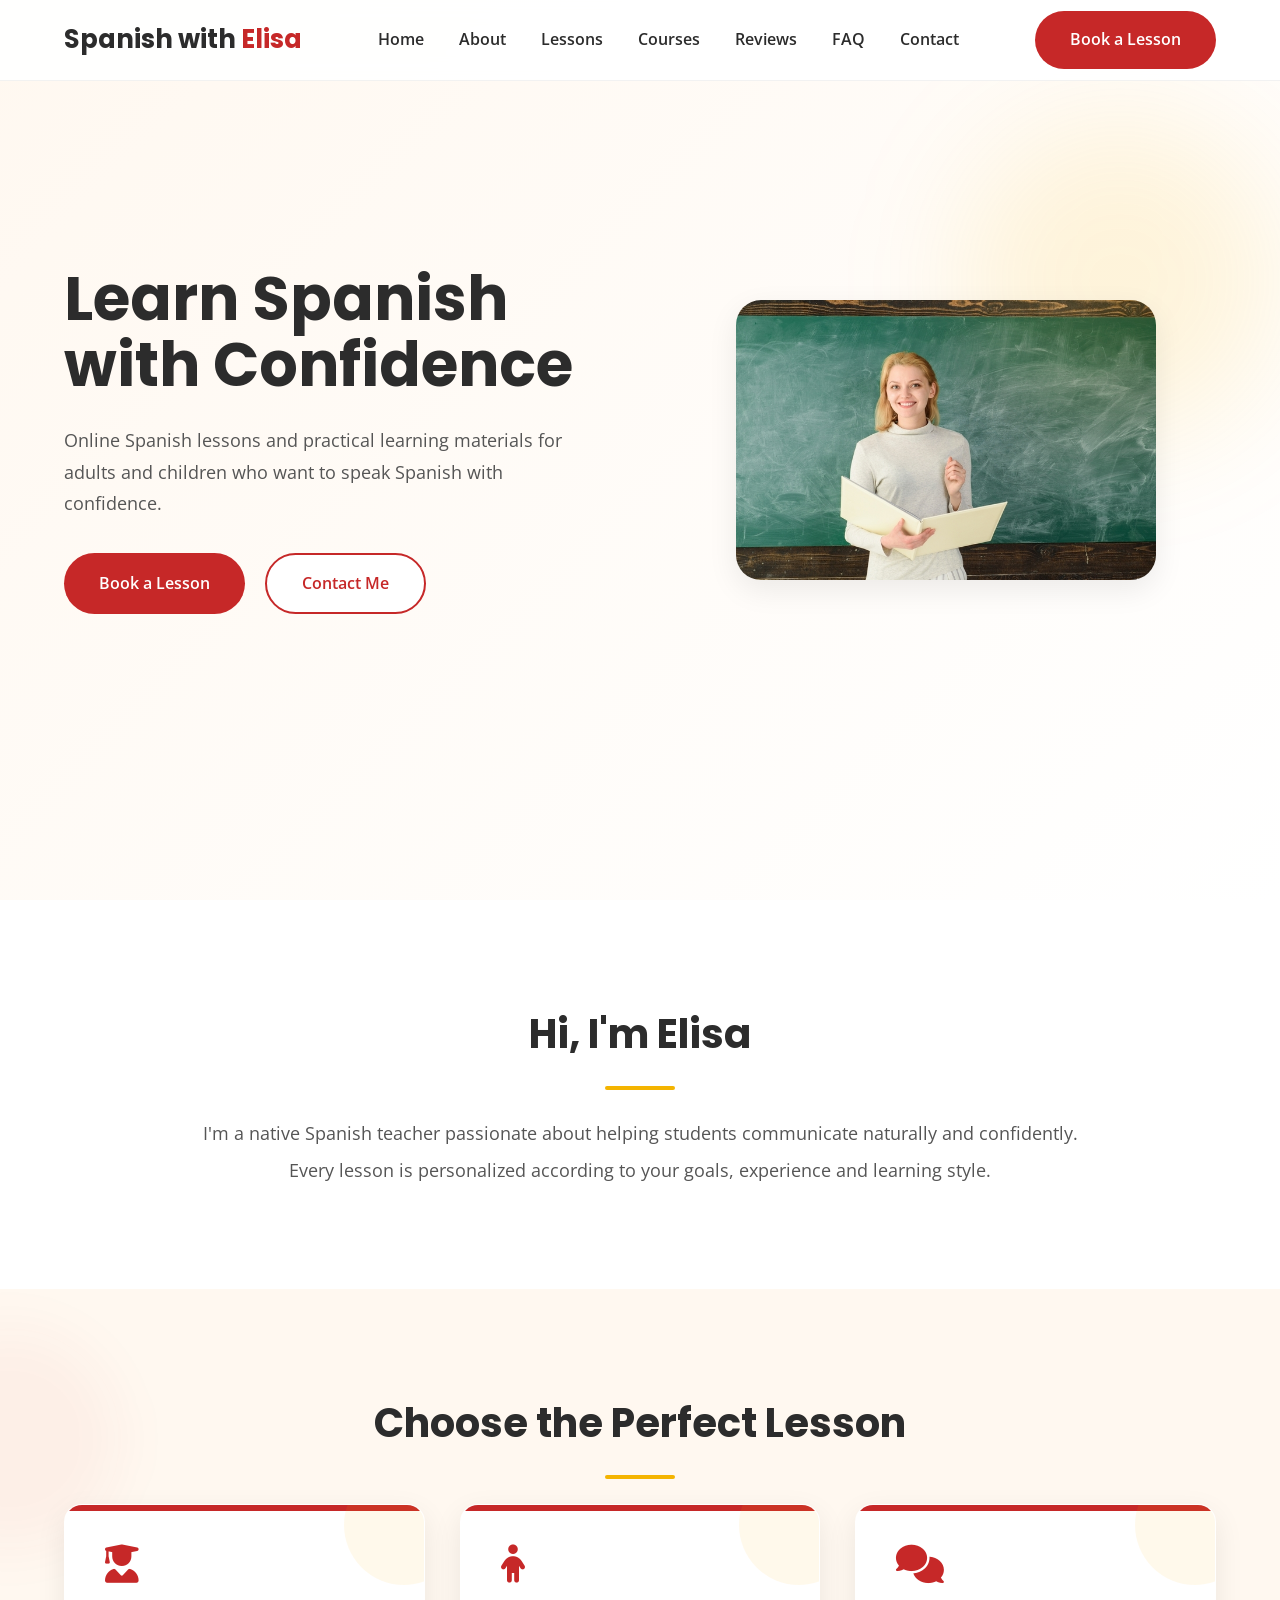
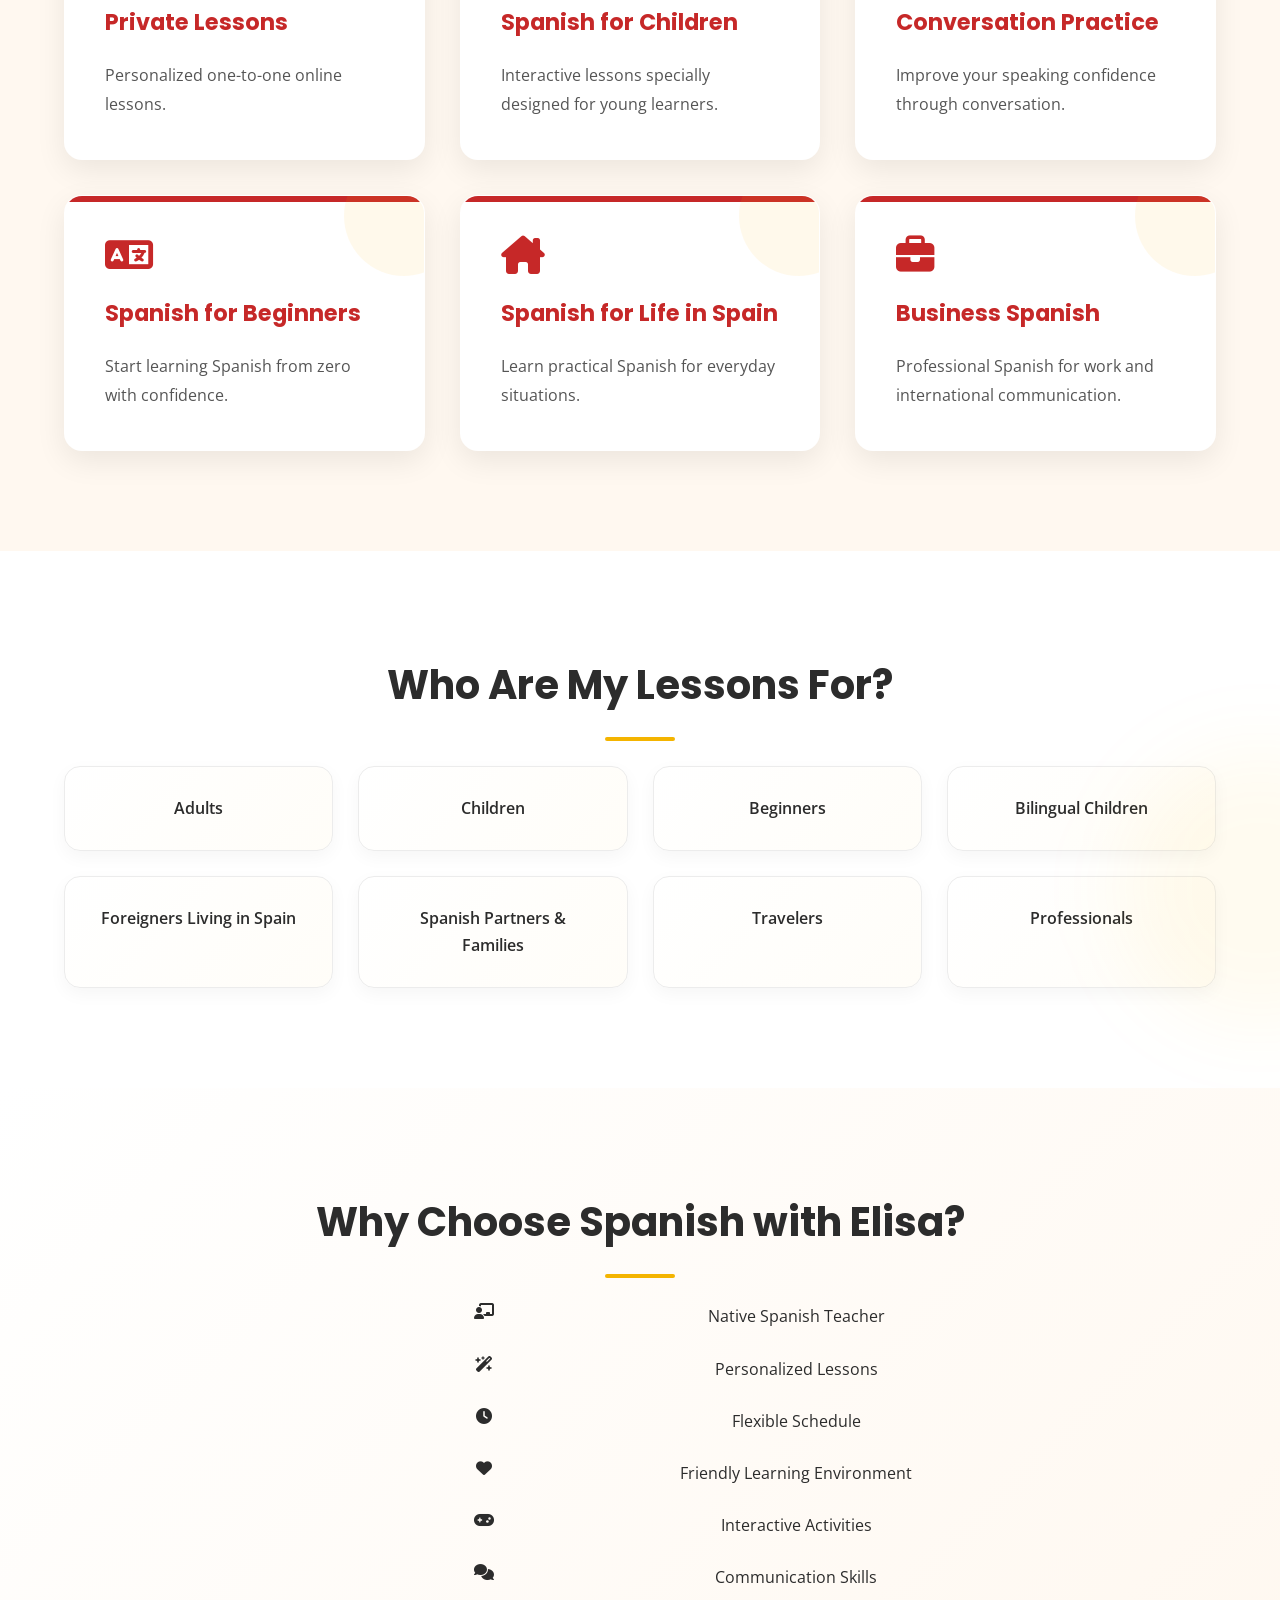
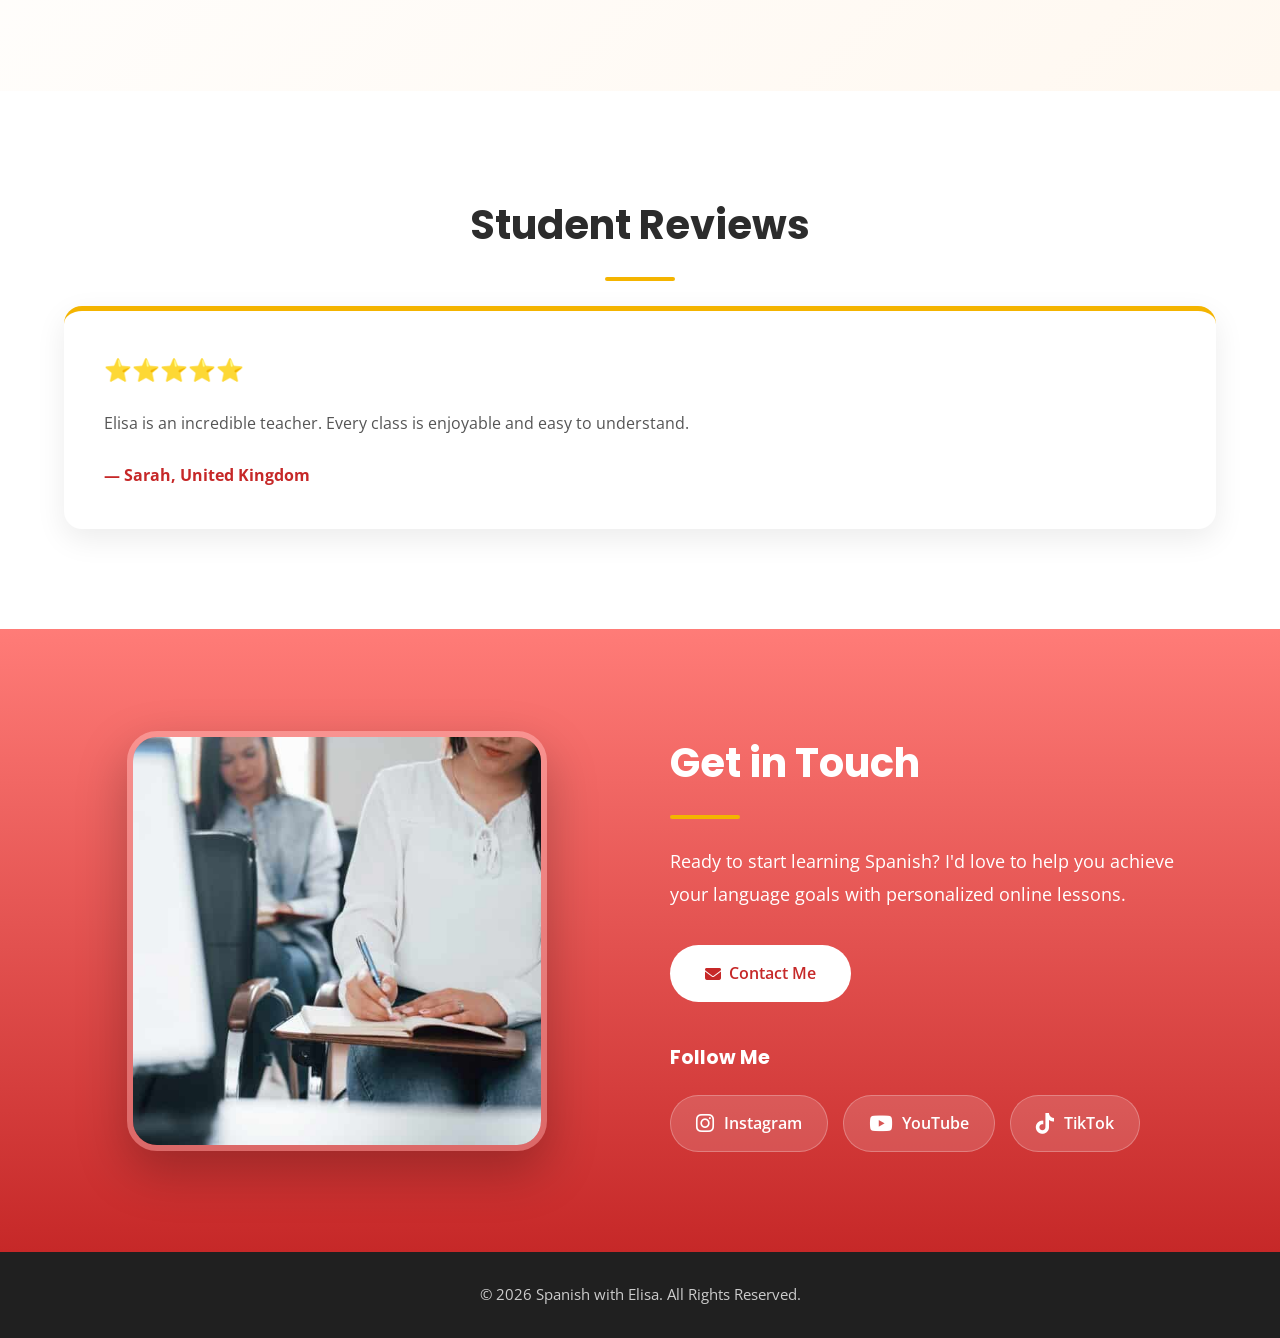
==== index.html @ 0a1c81c7 "Nueva pagina web" ====
<!DOCTYPE html>
<html lang="en">
<head>

    <meta charset="UTF-8">
    <meta name="viewport" content="width=device-width, initial-scale=1.0">

    <!-- Title -->
    <title>Spanish with Elisa | Learn Spanish with Confidence</title>

    <link rel="shortcut icon" href="images/favicon.png" type="image/x-icon">

    <!-- Description -->
    <meta name="description" content="Online Spanish lessons for adults, children and beginners. Learn Spanish with confidence through personalized classes with Elisa.">

    <!-- Personal Style -->
    <link rel="stylesheet" href="css/style.css">

    <!-- Google Fonts -->
    <link rel="preconnect" href="https://fonts.googleapis.com">
    <link rel="preconnect" href="https://fonts.gstatic.com" crossorigin>
    
    <link href="https://fonts.googleapis.com/css2?family=Poppins:wght@300;400;500;600;700&family=Open+Sans:wght@400;500;600&display=swap" rel="stylesheet">

    <!-- Font Awesome Icons -->
    <link rel="stylesheet" href="https://cdnjs.cloudflare.com/ajax/libs/font-awesome/6.5.1/css/all.min.css">

</head>

<body>

<!-- ========================================= -->
<!-- HEADER -->
<!-- ========================================= -->

<header>

    <div class="container">

        <a href="#" class="logo">
            Spanish with <span>Elisa</span>
        </a>

        <nav>

            <ul>

                <li><a href="#home">Home</a></li>

                <li><a href="about.html">About</a></li>

                <li><a href="lessons.html">Lessons</a></li>

                <li><a href="courses.html">Courses</a></li>

                <li><a href="review.html">Reviews</a></li>

                <li><a href="faq.html">FAQ</a></li>

                <li><a href="contact.html">Contact</a></li>


            </ul>

        </nav>

        <a href="#" class="btn btn-primary">
            Book a Lesson
        </a>

        <div class="menu-toggle">
            ☰
        </div>
    </div>

</header>

<!-- ========================================= -->
<!-- HERO -->
<!-- ========================================= -->

<section class="hero" id="home">

    <div class="container hero-content">

        <div class="hero-text">

            <h1>
                Learn Spanish with Confidence
            </h1>

            <p>

                Online Spanish lessons and practical learning materials for adults and children who want to speak Spanish with confidence.

            </p>

            <div class="hero-buttons">

                <a href="#" class="btn btn-primary">

                    Book a Lesson

                </a>

                <a href="#contact" class="btn btn-secondary">

                    Contact Me

                </a>

            </div>

        </div>

        <div class="hero-image">

            <img src="images/elisa.jpeg"
                alt="Spanish Teacher Elisa">

        </div>

    </div>

</section>

<!-- ========================================= -->
<!-- ABOUT -->
<!-- ========================================= -->

<section id="about" class="about">

    <div class="container">

        <h2>Hi, I'm Elisa</h2>

        <p>

            I'm a native Spanish teacher passionate about helping students communicate naturally and confidently.

            Every lesson is personalized according to your goals, experience and learning style.

        </p>

    </div>

</section>

<!-- ========================================= -->
<!-- LESSON TYPES -->
<!-- ========================================= -->

<section id="lessons" class="lessons">

    <div class="container">

        <h2>Choose the Perfect Lesson</h2>

        <div class="cards">

            <article class="card">

              <i class="fa-solid fa-user-graduate"></i>

              <h3>
              Private Lessons
              </h3>

              <p>
              Personalized one-to-one online lessons.
              </p>

            </article>

            <article class="card">

                <i class="fa-solid fa-child"></i>

                <h3>Spanish for Children</h3>

                <p>
                    Interactive lessons specially designed for young learners.
                </p>

            </article>

            <article class="card">

                <i class="fa-solid fa-comments"></i>

                <h3>Conversation Practice</h3>

                <p>
                    Improve your speaking confidence through conversation.
                </p>

            </article>

            <article class="card">

                <i class="fa-solid fa-language"></i>

                <h3>Spanish for Beginners</h3>

                <p>
                    Start learning Spanish from zero with confidence.
                </p>

            </article>

            <article class="card">

                <i class="fa-solid fa-house-chimney"></i>

                <h3>Spanish for Life in Spain</h3>

                <p>
                    Learn practical Spanish for everyday situations.
                </p>

            </article>

            <article class="card">

                <i class="fa-solid fa-briefcase"></i>

                <h3>Business Spanish</h3>

                <p>
                    Professional Spanish for work and international communication.
                </p>

            </article>

        </div>

    </div>

</section>

<!-- ========================================= -->
<!-- STUDENTS -->
<!-- ========================================= -->

<section class="students">

    <div class="container">

        <h2>Who Are My Lessons For?</h2>

        <div class="students-grid">

            <div>Adults</div>

            <div>Children</div>

            <div>Beginners</div>

            <div>Bilingual Children</div>

            <div>Foreigners Living in Spain</div>

            <div>Spanish Partners & Families</div>

            <div>Travelers</div>

            <div>Professionals</div>

        </div>

    </div>

</section>

<!-- ========================================= -->
<!-- WHY CHOOSE ME -->
<!-- ========================================= -->

<section class="why">

    <div class="container">

        <h2>Why Choose Spanish with Elisa?</h2>

        <ul>

            <i class="fa-solid fa-chalkboard-user"></i>
            Native Spanish Teacher


            <i class="fa-solid fa-wand-magic-sparkles"></i>
            Personalized Lessons


            <i class="fa-solid fa-clock"></i>
            Flexible Schedule


            <i class="fa-solid fa-heart"></i>
            Friendly Learning Environment


            <i class="fa-solid fa-gamepad"></i>
            Interactive Activities


            <i class="fa-solid fa-comments"></i>
            Communication Skills

        </ul>

    </div>

</section>

<!-- ========================================= -->
<!-- TESTIMONIALS -->
<!-- ========================================= -->

<section id="reviews" class="reviews">

    <div class="container">

        <h2>Student Reviews</h2>

        <div class="reviews-grid">

            <article class="review">

                <p>

                    ⭐⭐⭐⭐⭐

                </p>

                <p>

                    Elisa is an incredible teacher. Every class is enjoyable and easy to understand.

                </p>

                <strong>— Sarah, United Kingdom</strong>

            </article>

            <article class="review">

                <p>

                    ⭐⭐⭐⭐⭐

                </p>

                <p>

                    My children love learning Spanish with Elisa.

                </p>

                <strong>— Olga, Latvia</strong>

            </article>

            <article class="review">

                <p>

                    ⭐⭐⭐⭐⭐

                </p>

                <p>

                    I finally feel confident speaking Spanish.

                </p>

                <strong>— James, USA</strong>

            </article>

        </div>

    </div>

</section>


<!-- ========================================= -->
<!-- CONTACT -->
<!-- ========================================= -->

<section id="contact" class="contact">

    <div class="container contact-content">


        <!-- Contact Image -->

        <div class="contact-image">

            <img src="images/startlearning.jpg"
                 alt="Elisa teaching Spanish online">

        </div>



        <!-- Contact Information -->

        <div class="contact-info">

            <h2>
                Get in Touch
            </h2>


            <p>
                Ready to start learning Spanish?

                I'd love to help you achieve your language goals
                with personalized online lessons.
            </p>



            <a href="contact.html" class="btn btn-primary">

              <i class="fa-solid fa-envelope"></i>
              &nbsp;
                Contact Me

            </a>



            <!-- Social Media Links -->

            <div class="contact-social">

                <h3>
                    Follow Me
                </h3>


                <div class="social-icons">


                  <a href="#" target="_blank">

                    <i class="fa-brands fa-instagram"></i>

                    <span>Instagram</span>

                  </a>



                  <a href="#" target="_blank">

                    <i class="fa-brands fa-youtube"></i>

                    <span>YouTube</span>

                  </a>



                  <a href="#" target="_blank">

                    <i class="fa-brands fa-tiktok"></i>

                    <span>TikTok</span>

                  </a>


                </div>

            </div>


        </div>


    </div>

</section>

<!-- ========================================= -->
<!-- FOOTER -->
<!-- ========================================= -->

<footer>

    <div class="container">

        <p>

            © 2026 Spanish with Elisa.
            All Rights Reserved.

        </p>

    </div>

</footer>

<script src="js/main.js"></script>

</body>
</html>
---- css/style.css ----
/* =====================================================
   SPANISH WITH ELISA
   STYLE.CSS
   PART 1
=====================================================*/

/*=========================
  GOOGLE FONTS
=========================*/
@import url('https://fonts.googleapis.com/css2?family=Open+Sans:wght@400;500;600;700&family=Poppins:wght@300;400;500;600;700&display=swap');


/*=========================
  CSS VARIABLES
=========================*/

:root{

    --primary:#C62828;
    --primary-dark:#a91f1f;

    --secondary:#F4B400;

    --dark:#2C2C2C;

    --text:#555;

    --light:#F7F7F7;

    --white:#ffffff;

    --background:#FFF8F0;

    --border:#ececec;

    --radius:14px;

    --shadow:0 10px 30px rgba(0,0,0,.08);

    --transition:.35s ease;

    --container:1200px;

}


/*=========================
  RESET
=========================*/

*{
    margin:0;
    padding:0;
    box-sizing:border-box;
}

html{

    scroll-behavior:smooth;

}

body{

    font-family:'Open Sans',sans-serif;

    background:var(--background);

    color:var(--dark);

    line-height:1.7;

}

img{

    max-width:100%;

    display:block;

}

a{

    text-decoration:none;

    color:inherit;

}

ul{

    list-style:none;

}

section{

    padding:100px 0;

}


/*=========================
  CONTAINER
=========================*/

.container{

    width:90%;

    max-width:var(--container);

    margin:auto;

}


/*=========================
  HEADINGS
=========================*/

h1,h2,h3,h4{

    font-family:'Poppins',sans-serif;

    color:var(--dark);

}

h1{

    font-size:3.8rem;

    line-height:1.1;

    margin-bottom:25px;

}

h2{

    font-size:2.5rem;

    text-align:center;

    margin-bottom:25px;

}

h3{

    font-size:1.4rem;

    margin-bottom:15px;

}

p{

    color:var(--text);

}


/*=========================
  BUTTONS
=========================*/

.btn{

    display:inline-flex;

    align-items:center;

    justify-content:center;

    padding:15px 35px;

    border-radius:50px;

    font-weight:600;

    transition:var(--transition);

    cursor:pointer;

}

.btn-primary{

    background:var(--primary);

    color:var(--white);

}

.btn-primary:hover{

    background:var(--primary-dark);

    transform:translateY(-3px);

    box-shadow:var(--shadow);

}

.btn-secondary{

    background:white;

    color:var(--primary);

    border:2px solid var(--primary);

}

.btn-secondary:hover{

    background:var(--primary);

    color:white;

}


/*=========================
  HEADER
=========================*/

header{

    width:100%;

    position:fixed;

    top:0;

    left:0;

    z-index:999;

    background:rgba(255,255,255,.92);

    backdrop-filter:blur(10px);

    border-bottom:1px solid rgba(0,0,0,.05);

}

header .container{

    display:flex;

    justify-content:space-between;

    align-items:center;

    height:80px;

}


/*=========================
  LOGO
=========================*/

.logo{

    font-family:'Poppins',sans-serif;

    font-size:1.6rem;

    font-weight:700;

}

.logo span{

    color:var(--primary);

}


/*=========================
  NAVIGATION
=========================*/

nav ul{

    display:flex;

    gap:35px;

}

nav a{

    font-weight:600;

    position:relative;

    transition:var(--transition);

}

nav a:hover{

    color:var(--primary);

}

nav a::after{

    content:"";

    position:absolute;

    left:0;

    bottom:-8px;

    width:0;

    height:2px;

    background:var(--primary);

    transition:var(--transition);

}

nav a:hover::after{

    width:100%;

}


/*=========================
  HERO
=========================*/

.hero{

    min-height:100vh;

    display:flex;

    align-items:center;

    padding-top:80px;

    background:linear-gradient(
        135deg,
        #FFF8F0 0%,
        #fff 100%
    );

}

.hero-content{

    display:grid;

    grid-template-columns:1fr 1fr;

    align-items:center;

    gap:70px;

}

.hero-text p{

    font-size:1.15rem;

    margin-bottom:35px;

}

.hero-buttons{

    display:flex;

    gap:20px;

    flex-wrap:wrap;

}

.hero-image{

    display:flex;

    justify-content:center;

}

.hero-image img{

    width:420px;

    border-radius:25px;

    box-shadow:var(--shadow);

}


/*=========================
  SMALL DECORATION
=========================*/

.hero::before{

    content:"";

    position:absolute;

    right:0;

    top:120px;

    width:320px;

    height:320px;

    background:rgba(244,180,0,.12);

    border-radius:50%;

    filter:blur(60px);

}


/*=========================
  UTILITIES
=========================*/

.text-center{

    text-align:center;

}

.mt-1{

    margin-top:20px;

}

.mt-2{

    margin-top:40px;

}

.mt-3{

    margin-top:60px;

}

.mb-1{

    margin-bottom:20px;

}

.mb-2{

    margin-bottom:40px;

}

.mb-3{

    margin-bottom:60px;

}


/*=========================
  SCROLLBAR
=========================*/

::-webkit-scrollbar{

    width:10px;

}

::-webkit-scrollbar-track{

    background:#f3f3f3;

}

::-webkit-scrollbar-thumb{

    background:var(--primary);

    border-radius:20px;

}

::-webkit-scrollbar-thumb:hover{

    background:var(--primary-dark);

}


/*=========================
  SIMPLE FADE-IN ANIMATION
=========================*/

.fade-up{

    opacity:0;

    transform:translateY(40px);

    transition:1s ease;

}

.fade-up.show{

    opacity:1;

    transform:translateY(0);

}

/*=====================================================
  PART 2
  ABOUT • LESSONS • STUDENTS • WHY CHOOSE ME
=====================================================*/


/*=========================
  SECTION TITLES
=========================*/


section h2::after{

    content:"";

    width:70px;
    height:4px;

    background:var(--secondary);

    display:block;

    margin:18px auto 0;

    border-radius:10px;

}


/*=====================================================
  ABOUT
=====================================================*/

.about{

    background:var(--white);

}

.about .container{

    max-width:900px;
    text-align:center;

}

.about p{

    font-size:1.15rem;
    line-height:2;
    color:var(--text);

}


/*=====================================================
  LESSONS
=====================================================*/

.lessons{

    background:var(--background);

}


/*=========================
  CARD GRID
=========================*/

.cards{

    display:grid;

    grid-template-columns:
        repeat(auto-fit,minmax(300px,1fr));

    gap:35px;

}


/*=========================
  CARD
=========================*/

.card{

    background:var(--white);

    padding:40px;

    border-radius:18px;

    box-shadow:var(--shadow);

    transition:.35s ease;

    border:1px solid transparent;

    position:relative;

    overflow:hidden;

}


/* Decorative Top Line */

.card::before{

    content:"";

    position:absolute;

    top:0;
    left:0;

    width:100%;
    height:6px;

    background:var(--primary);

}


/* Decorative Circle */

.card::after{

    content:"";

    position:absolute;

    right:-40px;
    top:-40px;

    width:120px;
    height:120px;

    background:rgba(244,180,0,.08);

    border-radius:50%;

}


/* Hover */

.card:hover{

    transform:translateY(-12px);

    box-shadow:
        0 18px 40px rgba(0,0,0,.12);

    border-color:rgba(198,40,40,.15);

}


.card h3{

    margin-bottom:20px;

    color:var(--primary);

    font-size:1.4rem;

}

.card p{

    color:var(--text);

    line-height:1.8;

}


/*=====================================================
  STUDENTS
=====================================================*/

.students{

    background:white;

}


/*=========================
  GRID
=========================*/

.students-grid{

    display:grid;

    grid-template-columns:
        repeat(auto-fit,minmax(240px,1fr));

    gap:25px;

}


/*=========================
  BOX
=========================*/

.students-grid div{

    background:linear-gradient(
        135deg,
        white,
        #fffdf8
    );

    border:1px solid var(--border);

    border-radius:16px;

    padding:28px;

    text-align:center;

    font-weight:600;

    transition:.3s;

    box-shadow:0 6px 18px rgba(0,0,0,.04);

}


.students-grid div:hover{

    background:var(--primary);

    color:white;

    transform:translateY(-8px);

    box-shadow:
        0 18px 35px rgba(198,40,40,.18);

}


/*=====================================================
  WHY CHOOSE ME
=====================================================*/

.why{

    background:linear-gradient(
        135deg,
        #fff,
        #fff8f0
    );

}


/*=========================
  LIST
=========================*/

.why ul{

    max-width:600px;

    text-align:center;

    margin:auto;

    display:grid;

    grid-template-columns:
        repeat(auto-fit,minmax(280px,1fr));

    gap:25px;

}


.why li{

    display:flex;

    align-items:center;

    gap:15px;

    background:white;

    padding:25px;

    border-radius:15px;

    font-weight:600;

    color:var(--dark);

    box-shadow:0 8px 22px rgba(0,0,0,.05);

    transition:.35s;

    border-left:5px solid var(--secondary);

}


.why li:hover{

    transform:translateX(8px);

    box-shadow:
        0 16px 35px rgba(0,0,0,.10);

}

.why li i{

    color:var(--primary);

    font-size:1.5rem;

}


/*=====================================================
  HOVER EFFECTS
=====================================================*/

.card,
.students-grid div,
.why li{

    cursor:default;

}


/*=====================================================
  SOFT SECTION SPACING
=====================================================*/

.about,
.lessons,
.students,
.why{

    position:relative;

}


/*=====================================================
  BACKGROUND DECORATION
=====================================================*/

.lessons::before{

    content:"";

    position:absolute;

    width:220px;

    height:220px;

    background:
        rgba(198,40,40,.04);

    border-radius:50%;

    top:40px;

    left:-100px;

    filter:blur(25px);

}

.students::after{

    content:"";

    position:absolute;

    width:280px;

    height:280px;

    right:-120px;

    bottom:60px;

    background:
        rgba(244,180,0,.06);

    border-radius:50%;

    filter:blur(40px);

}


/*=====================================================
  TESTIMONIALS
=====================================================*/

.reviews{

    background:#ffffff;

}

.reviews-grid{

    display:grid;

    grid-template-columns:repeat(auto-fit,minmax(320px,1fr));

    gap:35px;

}

.review{

    background:white;

    padding:40px;

    border-radius:18px;

    box-shadow:var(--shadow);

    transition:.35s;

    border-top:5px solid var(--secondary);

    position:relative;

}

.review:hover{

    transform:translateY(-10px);

}

.review p:first-child{

    font-size:1.4rem;

    margin-bottom:20px;

}

.review strong{

    display:block;

    margin-top:25px;

    color:var(--primary);

}


/*=====================================================
  SOCIAL
=====================================================*/

.social{

    background:linear-gradient(135deg,#fff8f0,#ffffff);

    text-align:center;

}

.social-links{

    display:flex;

    justify-content:center;

    gap:30px;

    flex-wrap:wrap;

}

.social-links a{

    background:white;

    padding:18px 35px;

    border-radius:50px;

    box-shadow:var(--shadow);

    font-weight:600;

    transition:.35s;

}

.social-links a:hover{

    background:var(--primary);

    color:white;

    transform:translateY(-6px);

}


/*=====================================================
  CONTACT
=====================================================*/


.contact{

    background: linear-gradient(rgba(255, 0, 0, 0.5), var(--primary));

    color:white;

}


.contact-content{

    display:grid;

    grid-template-columns:1fr 1fr;

    align-items:center;

    gap:60px;

}



.contact-image{

    display:flex;

    justify-content:center;

}



.contact-image img{

    width:420px;

    height:420px;

    object-fit:cover;

    border-radius:30px;

    box-shadow:
    0 20px 50px rgba(0,0,0,.25);

    border:6px solid rgba(255,255,255,.25);

}



.contact-info h2{

    color:white;

    text-align:left;

    transform:none;

    left:auto;

}



.contact-info h2::after{

    margin-left:0;

}



.contact-info p{

    color:white;

    font-size:1.15rem;

    margin-bottom:35px;

    line-height:1.8;

}



.contact-info .btn{

    background:white;

    color:var(--primary);

}



.contact-info .btn:hover{

    background:var(--secondary);

    color:var(--dark);

}



/* Mobile */

@media(max-width:768px){


    .contact-content{

        grid-template-columns:1fr;

        text-align:center;

    }


    .contact-image{

        order:-1;

    }


    .contact-image img{

        width:280px;

        height:280px;

    }


    .contact-info h2{

        text-align:center;

    }


    .contact-info h2::after{

        margin:18px auto 0;

    }


}

/*=====================================================
 CONTACT SOCIAL MEDIA
=====================================================*/


.contact-social{

    margin-top:40px;

}



.contact-social h3{

    color:white;

    font-family:'Poppins',sans-serif;

    font-size:1.2rem;

    margin-bottom:20px;

}



.social-icons{

    display:flex;

    gap:15px;

    flex-wrap:wrap;

}



.social-icons a{

    display:flex;

    align-items:center;

    gap:10px;

    padding:14px 25px;

    background:rgba(255,255,255,.15);

    color:white;

    border-radius:50px;

    font-weight:600;

    border:1px solid rgba(255,255,255,.25);

    transition:.35s ease;

}



.social-icons i{

    font-size:1.3rem;

}



.social-icons a:hover{

    background:white;

    color:var(--primary);

    transform:translateY(-5px);

}



/* Mobile */

@media(max-width:768px){

    .social-icons{

        justify-content:center;

    }

}


/*=====================================================
  FOOTER
=====================================================*/

footer{

    background:#202020;

    color:#ddd;

    text-align:center;

    padding:30px 0;

}

footer p{

    color:#ccc;

    font-size:.95rem;

}


/*=====================================================
  MOBILE MENU PLACEHOLDER
=====================================================*/

.menu-toggle{

    display:none;

    font-size:2rem;

    cursor:pointer;

}


/*=====================================================
  RESPONSIVE
=====================================================*/

@media(max-width:992px){

    h1{

        font-size:3rem;

    }

    .hero-content{

        grid-template-columns:1fr;

        text-align:center;

    }

    .hero-image{

        order:-1;

    }

    .hero-buttons{

        justify-content:center;

    }

    nav ul{

        gap:20px;

    }

}


@media(max-width:768px){

    section{

        padding:80px 0;

    }

    h1{

        font-size:2.4rem;

    }

    h2{

        font-size:2rem;

    }

    header .container{

        height:75px;

    }

    nav{

        display:none;

    }

    .menu-toggle{

        display:block;

    }

    .hero-image img{

        width:300px;

    }

    .cards{

        grid-template-columns:1fr;

    }

    .students-grid{

        grid-template-columns:1fr;

    }

    .why ul{

        grid-template-columns:1fr;

    }

    .reviews-grid{

        grid-template-columns:1fr;

    }

}


@media(max-width:500px){

    .btn{

        width:100%;

    }

    .hero-buttons{

        flex-direction:column;

    }

    .social-links{

        flex-direction:column;

        align-items:center;

    }

    .social-links a{

        width:250px;

    }

}


/*=====================================================
  FADE-IN ANIMATION
=====================================================*/

.fade-up{

    opacity:0;

    transform:translateY(40px);

    transition:1s ease;

}

.fade-up.show{

    opacity:1;

    transform:translateY(0);

}


/*=====================================================
  IMAGE HOVER
=====================================================*/

.hero-image img{

    transition:.4s;

}

.hero-image img:hover{

    transform:scale(1.04);

}


/*=====================================================
  CARD ICON SUPPORT
=====================================================*/

.card i{

    font-size:2.4rem;

    color:var(--primary);

    margin-bottom:20px;

}


/*=====================================================
  SELECTION
=====================================================*/

::selection{

    background:var(--primary);

    color:white;

}


/*=====================================================
  REMOVE BUTTON OUTLINES
=====================================================*/

button,
input,
textarea{

    outline:none;

    border:none;

}


/*=====================================================
  INPUTS (Future Contact Form)
=====================================================*/

input,
textarea{

    width:100%;

    padding:15px;

    border-radius:10px;

    border:1px solid #ddd;

    font-family:'Open Sans',sans-serif;

}

textarea{

    resize:vertical;

    min-height:140px;

}


/*=====================================================
  SMOOTH TRANSITIONS
=====================================================*/

a,
button,
.card,
.review,
.students-grid div,
.social-links a{

    transition:all .35s ease;

}

/*=====================================================
  HAMBURGER MENU
=====================================================*/

.mobile-open{

    display:block !important;

    position:absolute;

    top:80px;

    left:0;

    width:100%;

    background:white;

    box-shadow:0 15px 30px rgba(0,0,0,.1);

}

.mobile-open ul{

    flex-direction:column;

    padding:25px;

}

nav a.active{

    color:var(--primary);

}



/*=====================================================
 ABOUT PAGE
 SPANISH WITH ELISA
=====================================================*/


/*=====================================================
 ABOUT HERO
=====================================================*/

.about-hero{

    padding-top:160px;

    background:linear-gradient(
        135deg,
        #fff8f0,
        #ffffff
    );

}


.about-hero-content{

    display:grid;

    grid-template-columns:1fr 1fr;

    align-items:center;

    gap:70px;

}



.about-photo{

    display:flex;

    justify-content:center;

}



.about-photo img{

    width:430px;

    height:500px;

    object-fit:cover;

    border-radius:30px;

    box-shadow:
    0 20px 50px rgba(0,0,0,.15);

    border:8px solid white;

}



.about-intro h1{

    font-size:3.5rem;

    margin-bottom:25px;

}



.about-intro p{

    font-size:1.15rem;

    line-height:1.9;

    margin-bottom:20px;

}



/*=====================================================
 PROFESSIONAL BACKGROUND
=====================================================*/

.background{

    background:white;

}


.background-content{

    max-width:900px;

    margin:auto;

    text-align:center;

}



.background-content p{

    font-size:1.1rem;

    line-height:2;

    margin-bottom:20px;

}



/*=====================================================
 EDUCATION TIMELINE
=====================================================*/

.education{

    background:#fff8f0;

}



.timeline{

    max-width:850px;

    margin:auto;

    position:relative;

}



.timeline::before{

    content:"";

    position:absolute;

    left:30px;

    top:0;

    height:100%;

    width:3px;

    background:var(--primary);

}



.timeline-item{

    display:flex;

    gap:30px;

    align-items:flex-start;

    margin-bottom:45px;

}



.timeline-item i{

    width:60px;

    height:60px;

    display:flex;

    align-items:center;

    justify-content:center;

    background:var(--primary);

    color:white;

    border-radius:50%;

    font-size:1.4rem;

    z-index:2;

}



.timeline-item h3{

    color:var(--primary);

    margin-bottom:10px;

}



.timeline-item p{

    font-size:1.05rem;

}




/*=====================================================
 TEACHING EXPERIENCE
=====================================================*/


.experience{

    background:white;

}



.experience-box{

    max-width:900px;

    margin:auto;

    text-align:center;

    padding:50px;

    border-radius:25px;

    background:

    linear-gradient(
        135deg,
        #ffffff,
        #fff8f0
    );

    box-shadow:var(--shadow);

}



.experience-box i{

    font-size:3rem;

    color:var(--primary);

    margin-bottom:25px;

}



.experience-box p{

    font-size:1.1rem;

    line-height:1.9;

    margin-bottom:20px;

}





/*=====================================================
 METHODOLOGY
=====================================================*/


.methodology{

    background:#fff8f0;

}


.section-description{

    max-width:800px;

    text-align:center;

    margin:0 auto 50px;

    font-size:1.15rem;

}



.method-grid{

    display:grid;

    grid-template-columns:
    repeat(auto-fit,minmax(280px,1fr));

    gap:30px;

}




.method-card{

    background:white;

    padding:35px;

    text-align:center;

    border-radius:20px;

    box-shadow:var(--shadow);

    transition:.35s ease;

}



.method-card:hover{

    transform:translateY(-10px);

}



.method-card i{

    font-size:2.5rem;

    color:var(--primary);

    margin-bottom:20px;

}



.method-card h3{

    margin-bottom:15px;

}




/*=====================================================
 ABOUT PAGE RESPONSIVE
=====================================================*/


@media(max-width:992px){


.about-hero-content{

    grid-template-columns:1fr;

    text-align:center;

}


.about-photo{

    order:-1;

}


.about-intro h1{

    font-size:2.8rem;

}



}



@media(max-width:768px){


.about-photo img{

    width:300px;

    height:380px;

}



.timeline::before{

    left:25px;

}


.timeline-item{

    gap:20px;

}


.timeline-item i{

    width:50px;

    height:50px;

}



.experience-box{

    padding:30px;

}



}



/*=====================================================
 LESSONS PAGE
 SPANISH WITH ELISA
=====================================================*/


/*=====================================================
 LESSON HERO
=====================================================*/


.lessons-hero{

    padding-top:170px;

    padding-bottom:120px;

    text-align:center;

    background:linear-gradient(
        135deg,
        #fff8f0,
        #ffffff
    );

}



.lessons-hero h1{

    font-size:3.8rem;

    margin-bottom:25px;

}



.lessons-hero p{

    max-width:750px;

    margin:0 auto 40px;

    font-size:1.2rem;

    line-height:1.8;

}



/*=====================================================
 LESSON TYPES
=====================================================*/


.lesson-types{

    background:white;

}



.lesson-grid{

    display:grid;

    grid-template-columns:
    repeat(auto-fit,minmax(280px,1fr));

    gap:30px;

}




.lesson-card{

    background:white;

    padding:35px;

    border-radius:20px;

    text-align:center;

    box-shadow:var(--shadow);

    border-top:5px solid var(--primary);

    transition:.35s ease;

    position:relative;

    overflow:hidden;

}



.lesson-card::before{

    content:"";

    position:absolute;

    width:100px;

    height:100px;

    right:-30px;

    top:-30px;

    background:rgba(244,180,0,.12);

    border-radius:50%;

}



.lesson-card:hover{

    transform:translateY(-12px);

    box-shadow:

    0 20px 45px rgba(0,0,0,.12);

}




.lesson-card i{

    font-size:2.8rem;

    color:var(--primary);

    margin-bottom:25px;

}



.lesson-card h3{

    font-size:1.25rem;

    margin-bottom:15px;

}



.lesson-card p{

    line-height:1.8;

}




/*=====================================================
 LESSON INFORMATION
=====================================================*/


.lesson-info{

    background:#fff8f0;

}



.info-grid{

    display:grid;

    grid-template-columns:
    repeat(auto-fit,minmax(250px,1fr));

    gap:30px;

}





.info-box{

    background:white;

    padding:35px;

    border-radius:18px;

    text-align:center;

    box-shadow:

    0 8px 25px rgba(0,0,0,.06);

    transition:.35s;

}



.info-box:hover{

    transform:translateY(-8px);

}



.info-box i{

    font-size:2.5rem;

    color:var(--primary);

    margin-bottom:20px;

}



.info-box h3{

    margin-bottom:15px;

}




/*=====================================================
 BOOKING PROCESS
=====================================================*/


.booking{

    background:white;

    text-align:center;

}



.steps{

    display:flex;

    justify-content:center;

    align-items:center;

    gap:50px;

    margin:50px 0;

    flex-wrap:wrap;

}



.steps div{

    display:flex;

    flex-direction:column;

    align-items:center;

    gap:15px;

}



.steps span{

    width:70px;

    height:70px;

    border-radius:50%;

    background:var(--primary);

    color:white;

    display:flex;

    align-items:center;

    justify-content:center;

    font-size:1.8rem;

    font-weight:700;

}



.steps p{

    font-weight:600;

}



.booking-text{

    max-width:700px;

    margin:0 auto 35px;

    font-size:1.1rem;

}





/*=====================================================
 LESSON CTA BUTTON
=====================================================*/


.booking .btn{

    padding-left:45px;

    padding-right:45px;

}




/*=====================================================
 LESSON PAGE RESPONSIVE
=====================================================*/


@media(max-width:992px){


.lessons-hero h1{

    font-size:3rem;

}


}




@media(max-width:768px){


.lessons-hero{

    padding-top:130px;

}



.lessons-hero h1{

    font-size:2.4rem;

}



.lesson-grid{

    grid-template-columns:1fr;

}



.info-grid{

    grid-template-columns:1fr;

}



.steps{

    flex-direction:column;

}



.steps span{

    width:60px;

    height:60px;

}


}



/*=====================================================
 COURSES PAGE
 SPANISH WITH ELISA
=====================================================*/


/*=====================================================
 COURSES HERO
=====================================================*/


.courses-hero{

    padding-top:170px;

    padding-bottom:120px;

    text-align:center;

    background:linear-gradient(
        135deg,
        #fff8f0,
        #ffffff
    );

}



.courses-hero h1{

    font-size:3.8rem;

    margin-bottom:25px;

}



.courses-hero p{

    max-width:750px;

    margin:0 auto 40px;

    font-size:1.2rem;

    line-height:1.8;

}



/*=====================================================
 LEVELS SECTION
=====================================================*/


.levels{

    background:white;

}



.levels-grid{

    display:grid;

    grid-template-columns:
    repeat(auto-fit,minmax(300px,1fr));

    gap:35px;

}



/*=====================================================
 LEVEL CARD
=====================================================*/


.level-card{

    background:white;

    padding:40px 35px;

    border-radius:22px;

    box-shadow:var(--shadow);

    transition:.35s ease;

    border-top:6px solid var(--primary);

    position:relative;

    overflow:hidden;

}



.level-card::before{

    content:"";

    position:absolute;

    width:130px;

    height:130px;

    top:-50px;

    right:-50px;

    background:rgba(244,180,0,.12);

    border-radius:50%;

}



.level-card:hover{

    transform:translateY(-12px);

    box-shadow:

    0 20px 45px rgba(0,0,0,.12);

}




/*=====================================================
 LEVEL BADGE
=====================================================*/


.level-icon{

    width:80px;

    height:80px;

    border-radius:50%;

    background:var(--primary);

    color:white;

    display:flex;

    justify-content:center;

    align-items:center;

    font-size:1.8rem;

    font-weight:700;

    margin-bottom:25px;

}



.level-icon i{

    font-size:2rem;

}





.level-card h3{

    font-size:1.5rem;

    margin-bottom:15px;

    color:var(--primary);

}




.level-card p{

    margin-bottom:25px;

    line-height:1.7;

}





/*=====================================================
 COURSE LIST
=====================================================*/


.level-card ul{

    display:flex;

    flex-direction:column;

    gap:12px;

}



.level-card li{

    display:flex;

    align-items:center;

    gap:12px;

    color:var(--text);

    font-size:.95rem;

}



.level-card li::before{

    content:"✓";

    width:22px;

    height:22px;

    display:flex;

    align-items:center;

    justify-content:center;

    background:var(--secondary);

    color:white;

    border-radius:50%;

    font-size:.8rem;

    font-weight:bold;

}





/*=====================================================
 CHOOSE LEVEL CTA
=====================================================*/


.choose-level{

    background:linear-gradient(
        135deg,
        var(--primary),
        #8e1c1c
    );

    text-align:center;

    color:white;

}



.choose-level h2{

    color:white;

}



.choose-level h2::after{

    background:var(--secondary);

}



.choose-level p{

    max-width:750px;

    margin:0 auto 35px;

    color:white;

    font-size:1.15rem;

    line-height:1.8;

}



.choose-level .btn{

    background:white;

    color:var(--primary);

}



.choose-level .btn:hover{

    background:var(--secondary);

    color:var(--dark);

}



/*=====================================================
 LEVEL CARD COLOR VARIATIONS
=====================================================*/


.level-card:nth-child(1){

    border-top-color:#4caf50;

}


.level-card:nth-child(2){

    border-top-color:#2196f3;

}


.level-card:nth-child(3){

    border-top-color:#ff9800;

}


.level-card:nth-child(4){

    border-top-color:#9c27b0;

}


.level-card:nth-child(5){

    border-top-color:#e91e63;

}


.level-card:nth-child(6){

    border-top-color:#009688;

}





/*=====================================================
 RESPONSIVE
=====================================================*/


@media(max-width:992px){


.courses-hero h1{

    font-size:3rem;

}


}



@media(max-width:768px){


.courses-hero{

    padding-top:130px;

}



.courses-hero h1{

    font-size:2.4rem;

}



.levels-grid{

    grid-template-columns:1fr;

}



.level-card{

    padding:30px;

}


}



/*=====================================================
 CONTACT PAGE
 SPANISH WITH ELISA
=====================================================*/


/*=====================================================
 CONTACT HERO
=====================================================*/


.contact-hero{

    padding-top:170px;

    padding-bottom:110px;

    text-align:center;

    background:linear-gradient(
        135deg,
        #fff8f0,
        #ffffff
    );

}



.contact-hero h1{

    font-size:3.8rem;

    margin-bottom:25px;

}



.contact-hero p{

    max-width:750px;

    margin:auto;

    font-size:1.2rem;

    line-height:1.8;

}




/*=====================================================
 CONTACT PAGE LAYOUT
=====================================================*/


.contact-page{

    background:white;

}



.contact-layout{

    display:grid;

    grid-template-columns:1fr 1.2fr;

    gap:60px;

    align-items:start;

}






/*=====================================================
 CONTACT DETAILS
=====================================================*/


.contact-details{

    background:#fff8f0;

    padding:45px;

    border-radius:25px;

    box-shadow:var(--shadow);

}



.contact-details h2{

    text-align:left;

    transform:none;

    left:auto;

    margin-bottom:40px;

}



.contact-details h2::after{

    margin-left:0;

}



.contact-item{

    display:flex;

    align-items:center;

    gap:20px;

    padding:20px 0;

    border-bottom:1px solid rgba(0,0,0,.08);

}



.contact-item:last-child{

    border-bottom:none;

}



.contact-item i{

    width:55px;

    height:55px;

    display:flex;

    align-items:center;

    justify-content:center;

    background:var(--primary);

    color:white;

    border-radius:50%;

    font-size:1.5rem;

}



.contact-item h3{

    margin-bottom:5px;

    font-size:1.1rem;

}



.contact-item p,
.contact-item a{

    color:var(--text);

}



.contact-item a:hover{

    color:var(--primary);

}






/*=====================================================
 CONTACT FORM
=====================================================*/


.contact-form{

    background:white;

    padding:45px;

    border-radius:25px;

    box-shadow:var(--shadow);

    border:1px solid var(--border);

}



.contact-form h2{

    text-align:left;

    transform:none;

    left:auto;

    margin-bottom:35px;

}



.contact-form h2::after{

    margin-left:0;

}




.form-group{

    margin-bottom:25px;

}



.form-group label{

    display:block;

    margin-bottom:8px;

    font-weight:600;

    color:var(--dark);

}



.form-group input,
.form-group select,
.form-group textarea{


    width:100%;

    padding:15px 18px;

    border:1px solid #ddd;

    border-radius:12px;

    font-family:'Open Sans',sans-serif;

    font-size:1rem;

    background:white;

    transition:.3s;

}



.form-group textarea{

    min-height:140px;

    resize:vertical;

}



.form-group input:focus,
.form-group select:focus,
.form-group textarea:focus{


    border-color:var(--primary);

    box-shadow:

    0 0 0 4px rgba(198,40,40,.1);

}




.contact-form button{

    width:100%;

    border:none;

    font-size:1rem;

}





/*=====================================================
 SOCIAL CONTACT COLORS
=====================================================*/


.contact-item .fa-instagram{

    background:#E1306C;

}



.contact-item .fa-youtube{

    background:#FF0000;

}



.contact-item .fa-tiktok{

    background:#111;

}



.contact-item .fa-whatsapp{

    background:#25D366;

}






/*=====================================================
 CONTACT CTA
=====================================================*/


.contact h2{

    color:white;

}



.contact p{

    color:white;

}





/*=====================================================
 RESPONSIVE
=====================================================*/


@media(max-width:992px){


.contact-layout{

    grid-template-columns:1fr;

}



.contact-details{

    order:2;

}



.contact-form{

    order:1;

}



.contact-hero h1{

    font-size:3rem;

}


}





@media(max-width:768px){


.contact-hero{

    padding-top:130px;

}



.contact-hero h1{

    font-size:2.4rem;

}



.contact-details,
.contact-form{

    padding:30px;

}



.contact-item{

    align-items:flex-start;

}



}



/*=====================================================
 STUDENT REVIEWS PAGE
 SPANISH WITH ELISA
=====================================================*/


/*=====================================================
 REVIEWS HERO
=====================================================*/


.reviews-hero{

    padding-top:170px;

    padding-bottom:110px;

    text-align:center;

    background:linear-gradient(
        135deg,
        #fff8f0,
        #ffffff
    );

}



.reviews-hero h1{

    font-size:3.8rem;

    margin-bottom:25px;

}



.reviews-hero p{

    max-width:750px;

    margin:auto;

    font-size:1.2rem;

    line-height:1.8;

}




/*=====================================================
 REVIEWS SECTION
=====================================================*/


.reviews-page{

    background:white;

}





.reviews-grid{

    display:grid;

    grid-template-columns:
    repeat(auto-fit,minmax(320px,1fr));

    gap:35px;

}






/*=====================================================
 REVIEW CARD
=====================================================*/


.review-card{

    background:white;

    padding:40px;

    border-radius:22px;

    box-shadow:var(--shadow);

    border-top:5px solid var(--secondary);

    transition:.35s ease;

    position:relative;

}



.review-card:hover{

    transform:translateY(-12px);

    box-shadow:

    0 20px 45px rgba(0,0,0,.12);

}




.review-card::before{

    content:"“";

    position:absolute;

    top:10px;

    right:25px;

    font-size:5rem;

    font-family:Georgia,serif;

    color:rgba(198,40,40,.1);

}





/*=====================================================
 STARS
=====================================================*/


.stars{

    color:#F4B400;

    font-size:1.4rem;

    letter-spacing:3px;

    margin-bottom:20px;

}





.review-text{

    font-size:1.05rem;

    line-height:1.9;

    font-style:italic;

    margin-bottom:30px;

}





/*=====================================================
 STUDENT INFO
=====================================================*/


.student-info{

    display:flex;

    align-items:center;

    gap:18px;

    border-top:1px solid #eee;

    padding-top:25px;

}



.student-info i{

    width:55px;

    height:55px;

    background:var(--primary);

    color:white;

    border-radius:50%;

    display:flex;

    align-items:center;

    justify-content:center;

    font-size:1.3rem;

}



.student-info h3{

    margin-bottom:5px;

    font-size:1.2rem;

}



.student-info p{

    margin:0;

    font-size:.95rem;

}



.student-info span{

    display:inline-block;

    margin-top:8px;

    padding:5px 12px;

    background:#fff3d6;

    color:#8a6500;

    border-radius:20px;

    font-size:.85rem;

    font-weight:600;

}





/*=====================================================
 TRUST SECTION
=====================================================*/


.review-trust{

    background:#fff8f0;

}



.trust-grid{

    display:grid;

    grid-template-columns:
    repeat(auto-fit,minmax(250px,1fr));

    gap:30px;

}



.trust-grid div{

    background:white;

    padding:35px;

    border-radius:20px;

    text-align:center;

    box-shadow:

    0 8px 25px rgba(0,0,0,.06);

    transition:.35s;

}



.trust-grid div:hover{

    transform:translateY(-10px);

}




.trust-grid i{

    font-size:2.8rem;

    color:var(--primary);

    margin-bottom:20px;

}



.trust-grid h3{

    margin-bottom:15px;

}





/*=====================================================
 REVIEW ANIMATION
=====================================================*/


.review-card,
.trust-grid div{

    animation:reviewAppear .8s ease;

}



@keyframes reviewAppear{


from{

    opacity:0;

    transform:translateY(30px);

}


to{

    opacity:1;

    transform:translateY(0);

}


}





/*=====================================================
 RESPONSIVE
=====================================================*/


@media(max-width:992px){


.reviews-hero h1{

    font-size:3rem;

}


}



@media(max-width:768px){


.reviews-hero{

    padding-top:130px;

}



.reviews-hero h1{

    font-size:2.4rem;

}



.reviews-grid{

    grid-template-columns:1fr;

}



.review-card{

    padding:30px;

}


}



/*=====================================================
 FAQ PAGE
 SPANISH WITH ELISA
=====================================================*/


/*=====================================================
 FAQ HERO
=====================================================*/


.faq-hero{

    padding-top:170px;

    padding-bottom:110px;

    text-align:center;

    background:linear-gradient(
        135deg,
        #fff8f0,
        #ffffff
    );

}



.faq-hero h1{

    font-size:3.8rem;

    margin-bottom:25px;

}



.faq-hero p{

    max-width:750px;

    margin:auto;

    font-size:1.2rem;

    line-height:1.8;

}





/*=====================================================
 FAQ SECTION
=====================================================*/


.faq-section{

    background:white;

}



.faq-container{

    max-width:900px;

    margin:auto;

}




/*=====================================================
 FAQ ITEM
=====================================================*/


.faq-item{

    background:white;

    margin-bottom:20px;

    border-radius:15px;

    overflow:hidden;

    box-shadow:

    0 8px 25px rgba(0,0,0,.08);

    border-left:5px solid var(--primary);

}





/*=====================================================
 QUESTION BUTTON
=====================================================*/


.faq-question{

    width:100%;

    padding:25px 30px;

    background:white;

    border:none;

    display:flex;

    justify-content:space-between;

    align-items:center;

    cursor:pointer;

    font-family:'Poppins',sans-serif;

    font-size:1.1rem;

    font-weight:600;

    color:var(--dark);

    text-align:left;

}



.faq-question:hover{

    color:var(--primary);

}



.faq-question i{

    color:var(--primary);

    font-size:1.2rem;

    transition:.3s;

}




/*=====================================================
 ANSWER
=====================================================*/


.faq-answer{

    max-height:0;

    overflow:hidden;

    transition:

    max-height .4s ease,

    padding .4s ease;

    background:#fff8f0;

}



.faq-answer p{

    padding:0 30px;

    line-height:1.8;

    font-size:1rem;

}





/* ACTIVE STATE */


.faq-item.active .faq-answer{

    max-height:200px;

}



.faq-item.active .faq-answer p{

    padding-top:20px;

    padding-bottom:25px;

}



.faq-item.active .faq-question i{

    transform:rotate(45deg);

}





/*=====================================================
 FAQ ANIMATION
=====================================================*/


.faq-item{

    animation:faqFade .7s ease;

}



@keyframes faqFade{


from{

    opacity:0;

    transform:translateY(25px);

}


to{

    opacity:1;

    transform:translateY(0);

}


}






/*=====================================================
 RESPONSIVE
=====================================================*/


@media(max-width:992px){


.faq-hero h1{

    font-size:3rem;

}


}




@media(max-width:768px){


.faq-hero{

    padding-top:130px;

}



.faq-hero h1{

    font-size:2.4rem;

}



.faq-question{

    padding:20px;

    font-size:.95rem;

}



.faq-answer p{

    padding-left:20px;

    padding-right:20px;

}


}
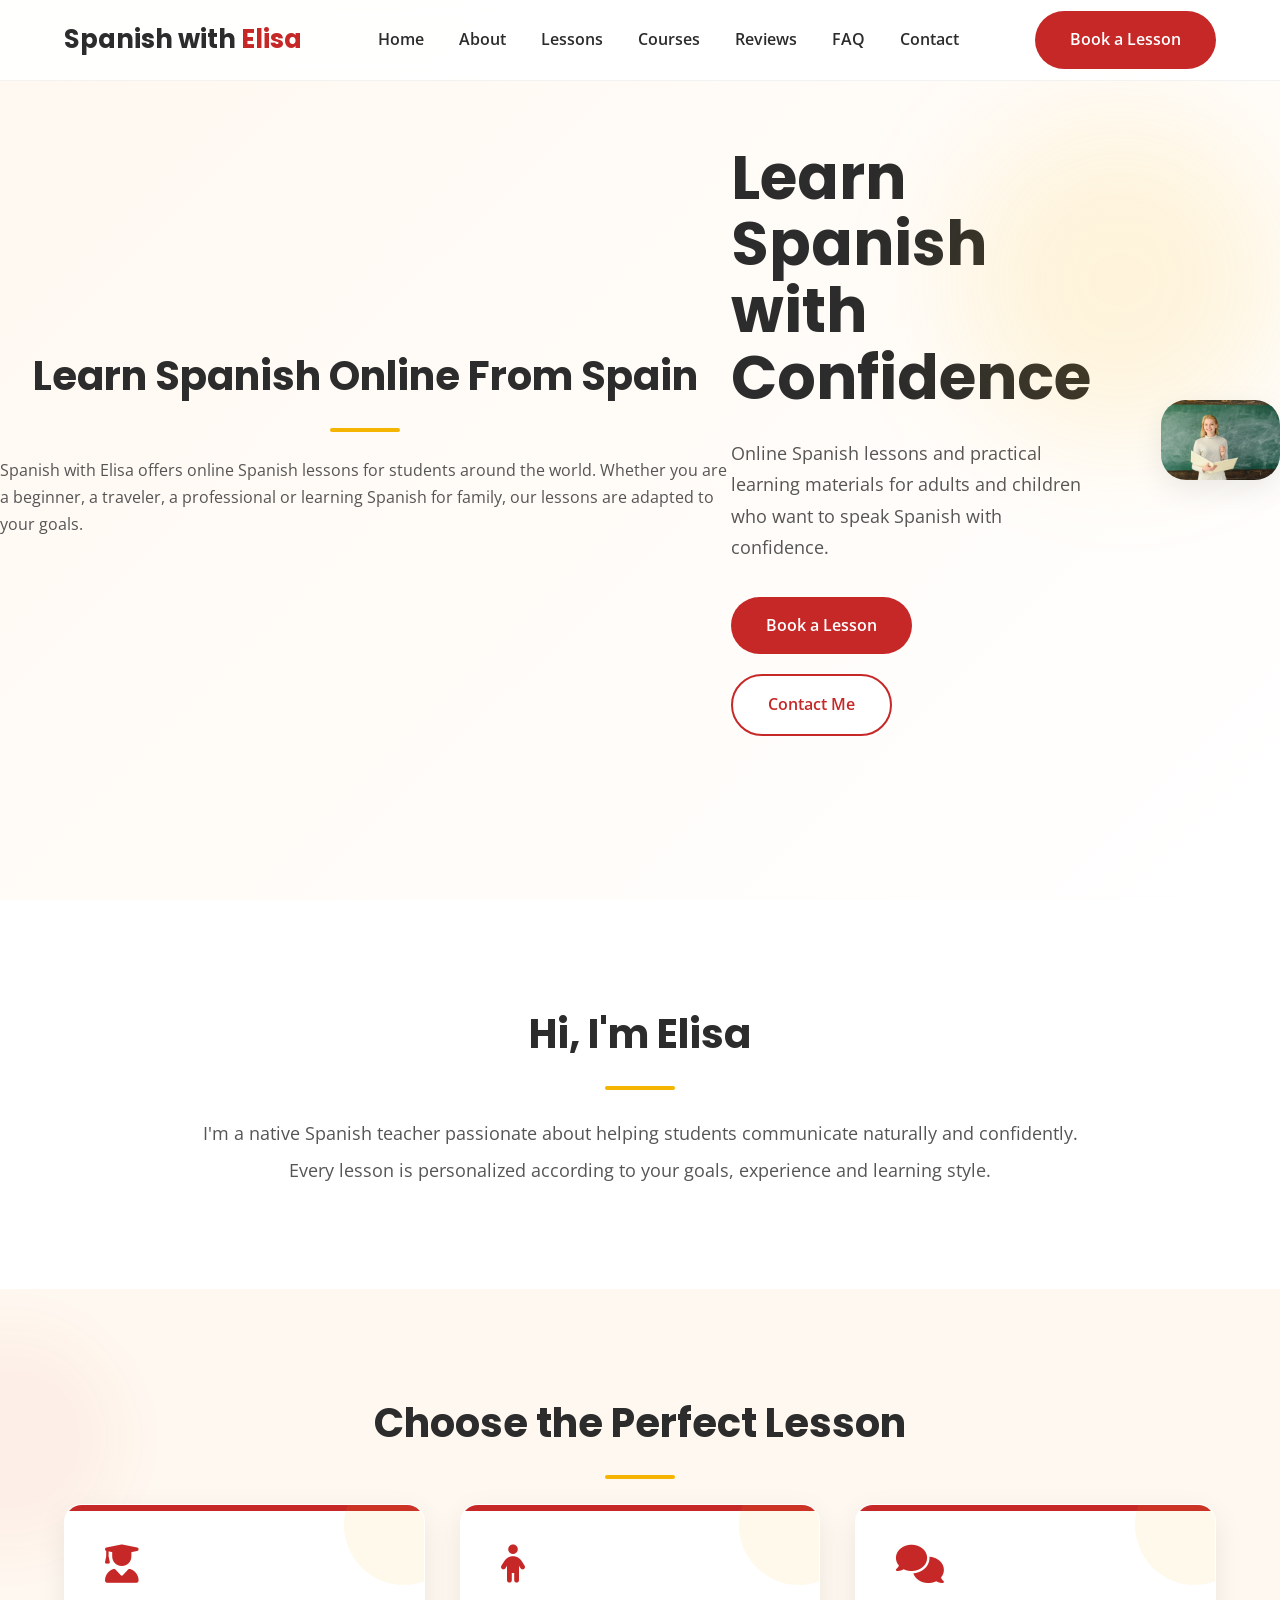
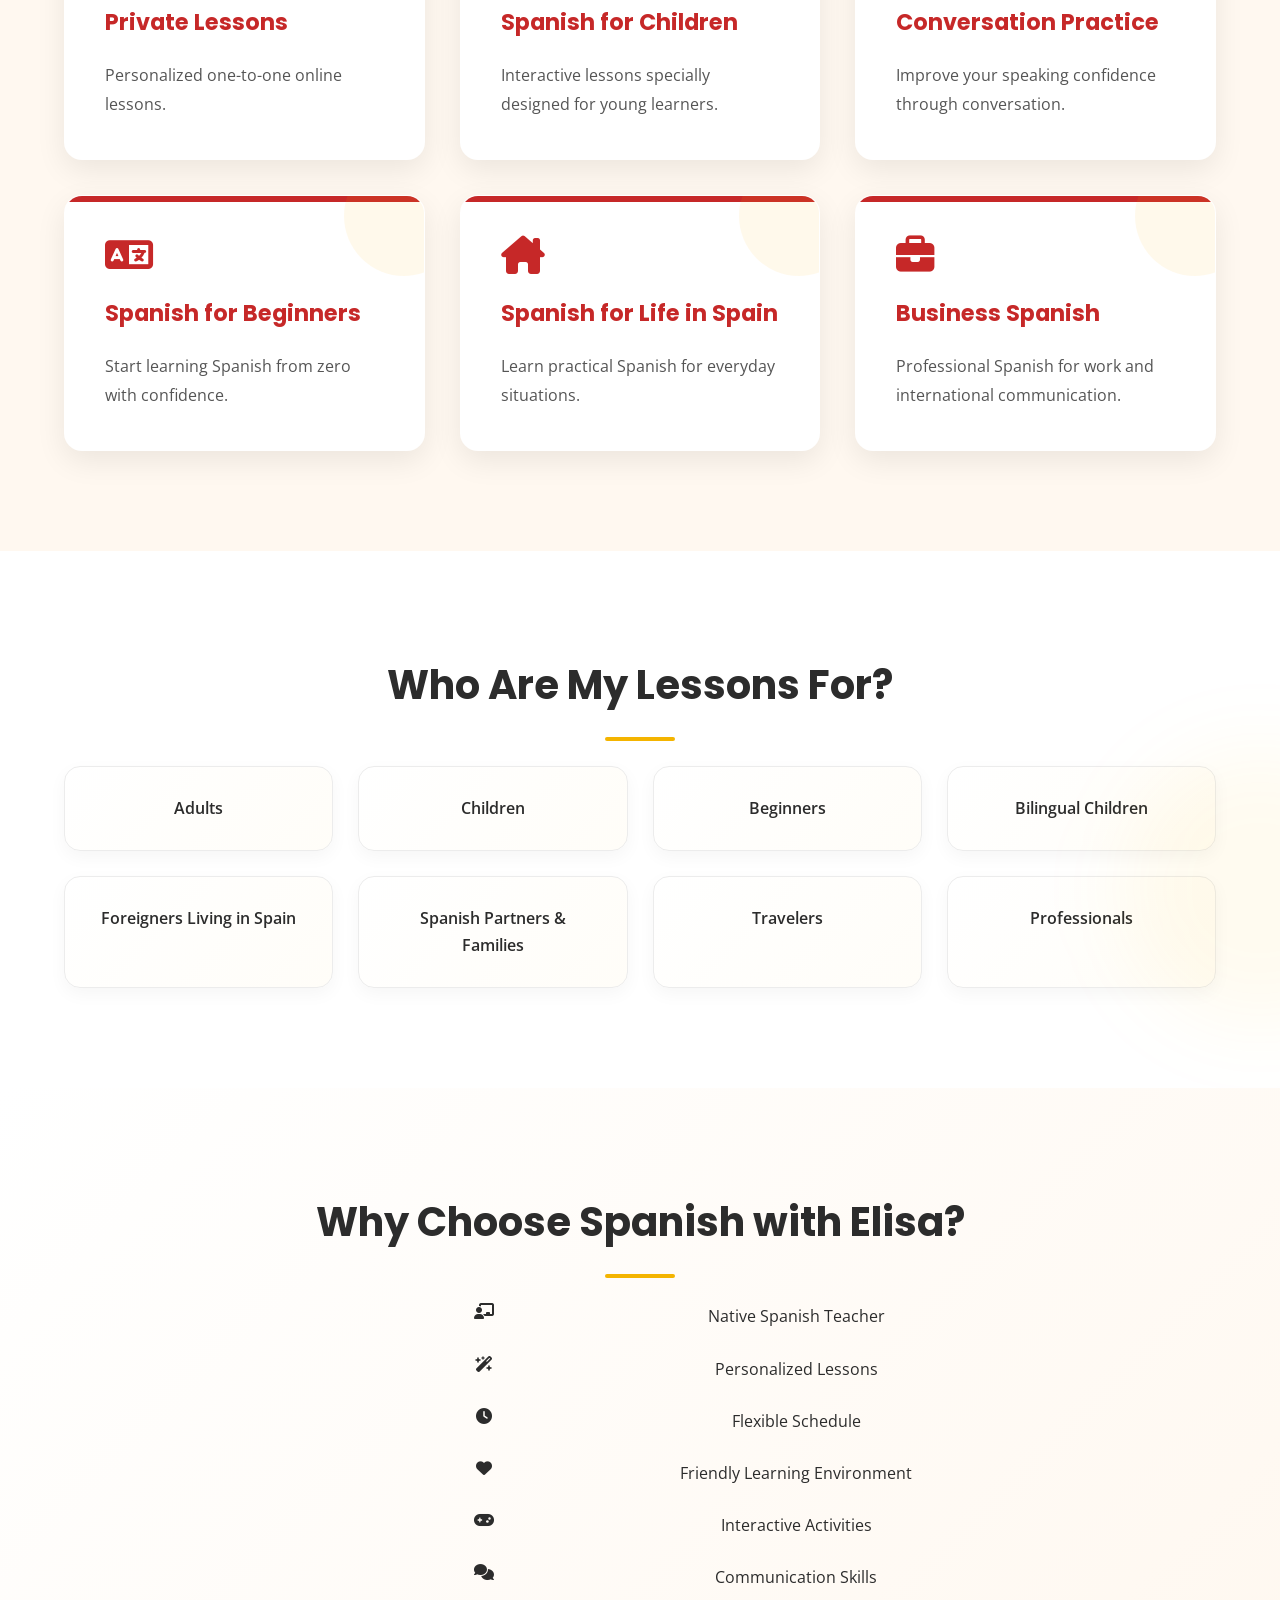
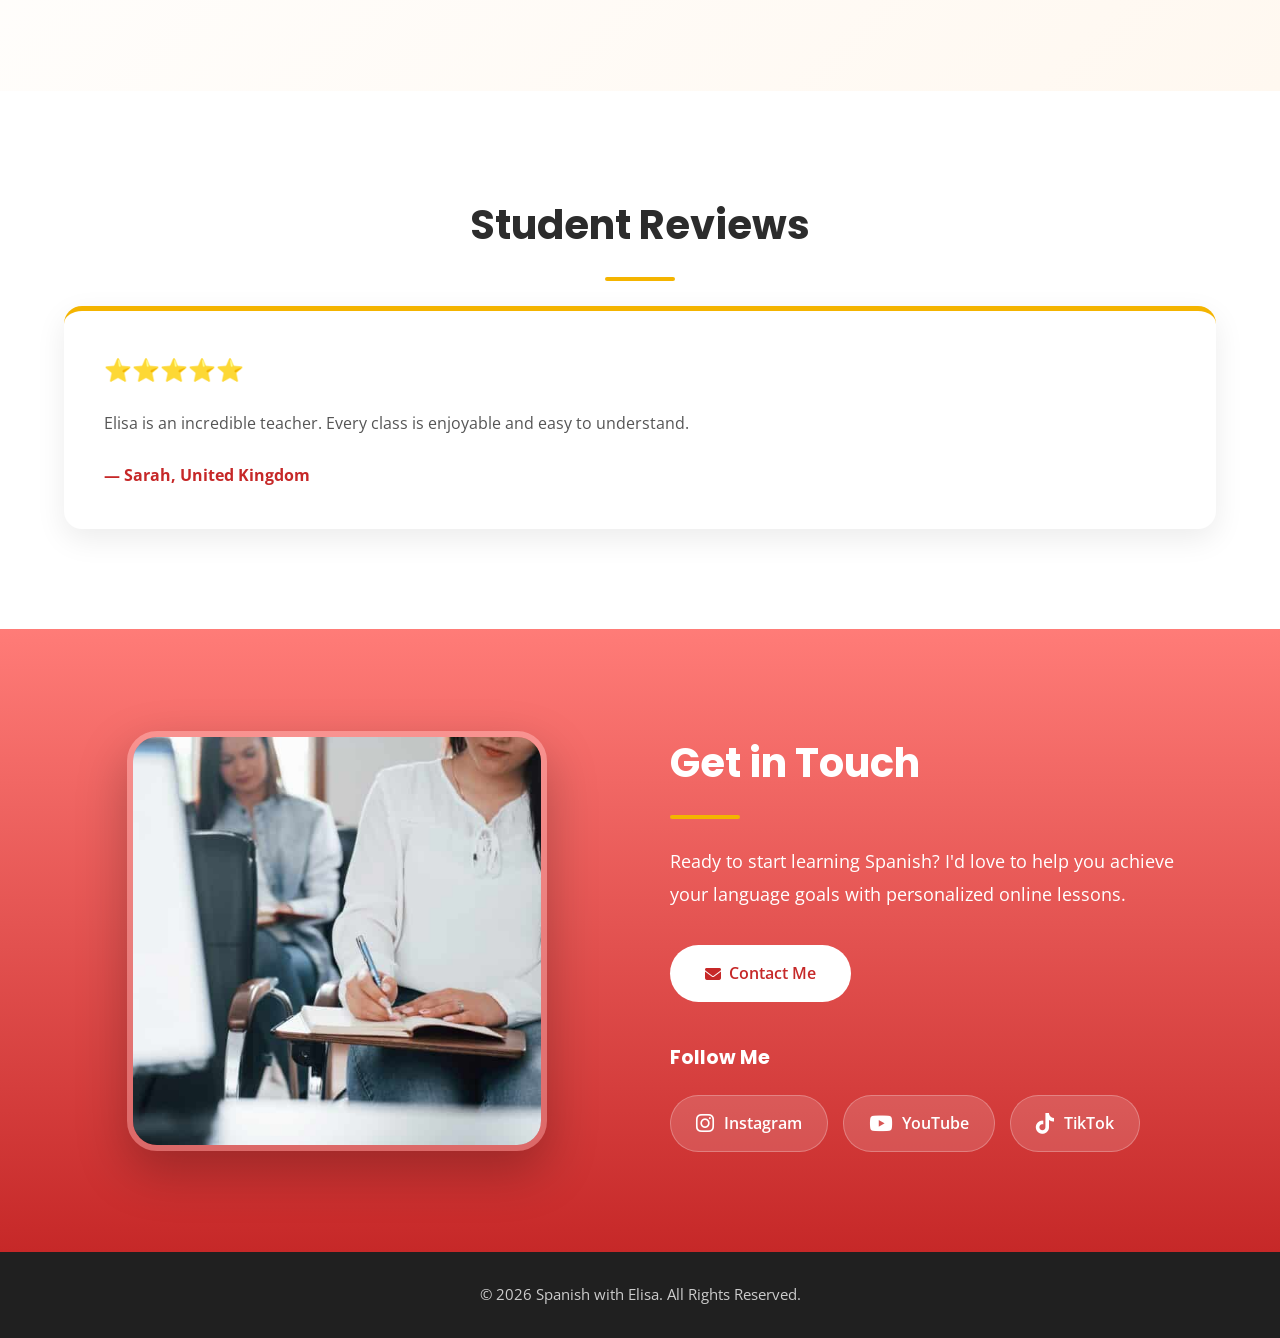
==== commit 7a694cb8: "SEO mejorado" ====
--- a/index.html
+++ b/index.html
@@ -25,6 +25,70 @@
     <!-- Font Awesome Icons -->
     <link rel="stylesheet" href="https://cdnjs.cloudflare.com/ajax/libs/font-awesome/6.5.1/css/all.min.css">
 
+
+    <!-- SEO CONFIGURATION -->
+     <meta name="keywords"
+        content="
+        Spanish lessons online,
+        learn Spanish,
+        Spanish teacher,
+        Spanish classes,
+        Spanish for beginners,
+        Spanish for children,
+        Spanish conversation classes,
+        Spanish teacher online
+        ">
+
+        <meta name="author" content="Spanish with Elisa">
+
+
+
+        <!-- Google verification -->
+        <!-- <meta name="google-site-verification" content="YOUR_CODE_HERE"> -->
+
+
+
+        <!-- Open Graph -->
+        <meta property="og:title"
+        content="Spanish with Elisa | Learn Spanish Online">
+
+
+        <meta property="og:description"
+        content="Personalized Spanish lessons for adults and children. Learn Spanish with confidence.">
+
+
+        <meta property="og:type"
+        content="website">
+
+        <meta property="og:image"
+        content="https://aciel1234.github.io/SpanishWithElisa/images/elisa.jpeg">
+
+
+        <meta property="og:url"
+        content="https://aciel1234.github.io/SpanishWithElisa/">
+
+
+        <!-- Twitter Card -->
+        <meta name="twitter:card" content="summary_large_image">
+
+
+        <meta name="twitter:title"
+        content="Spanish with Elisa">
+
+
+        <meta name="twitter:description"
+        content="Online Spanish lessons adapted to your level and goals.">
+
+
+        <meta name="twitter:image"
+        content="https://yourdomain.com/images/elisa-profile.jpg">
+
+
+
+        <link rel="canonical"
+        href="https://yourdomain.com/">
+
+
 </head>
 
 <body>
@@ -64,7 +128,7 @@
 
         </nav>
 
-        <a href="#" class="btn btn-primary">
+        <a href="contact.html" class="btn btn-primary">
             Book a Lesson
         </a>
 
@@ -80,6 +144,23 @@
 <!-- ========================================= -->
 
 <section class="hero" id="home">
+
+    <section class="seo-text">
+
+        <h2>
+        Learn Spanish Online From Spain
+        </h2>
+
+        <p>
+
+        Spanish with Elisa offers online Spanish lessons
+        for students around the world. Whether you are a beginner,
+        a traveler, a professional or learning Spanish for family,
+        our lessons are adapted to your goals.
+
+        </p>
+
+    </section>
 
     <div class="container hero-content">
 
@@ -97,7 +178,7 @@
 
             <div class="hero-buttons">
 
-                <a href="#" class="btn btn-primary">
+                <a href="contact.html" class="btn btn-primary">
 
                     Book a Lesson
 
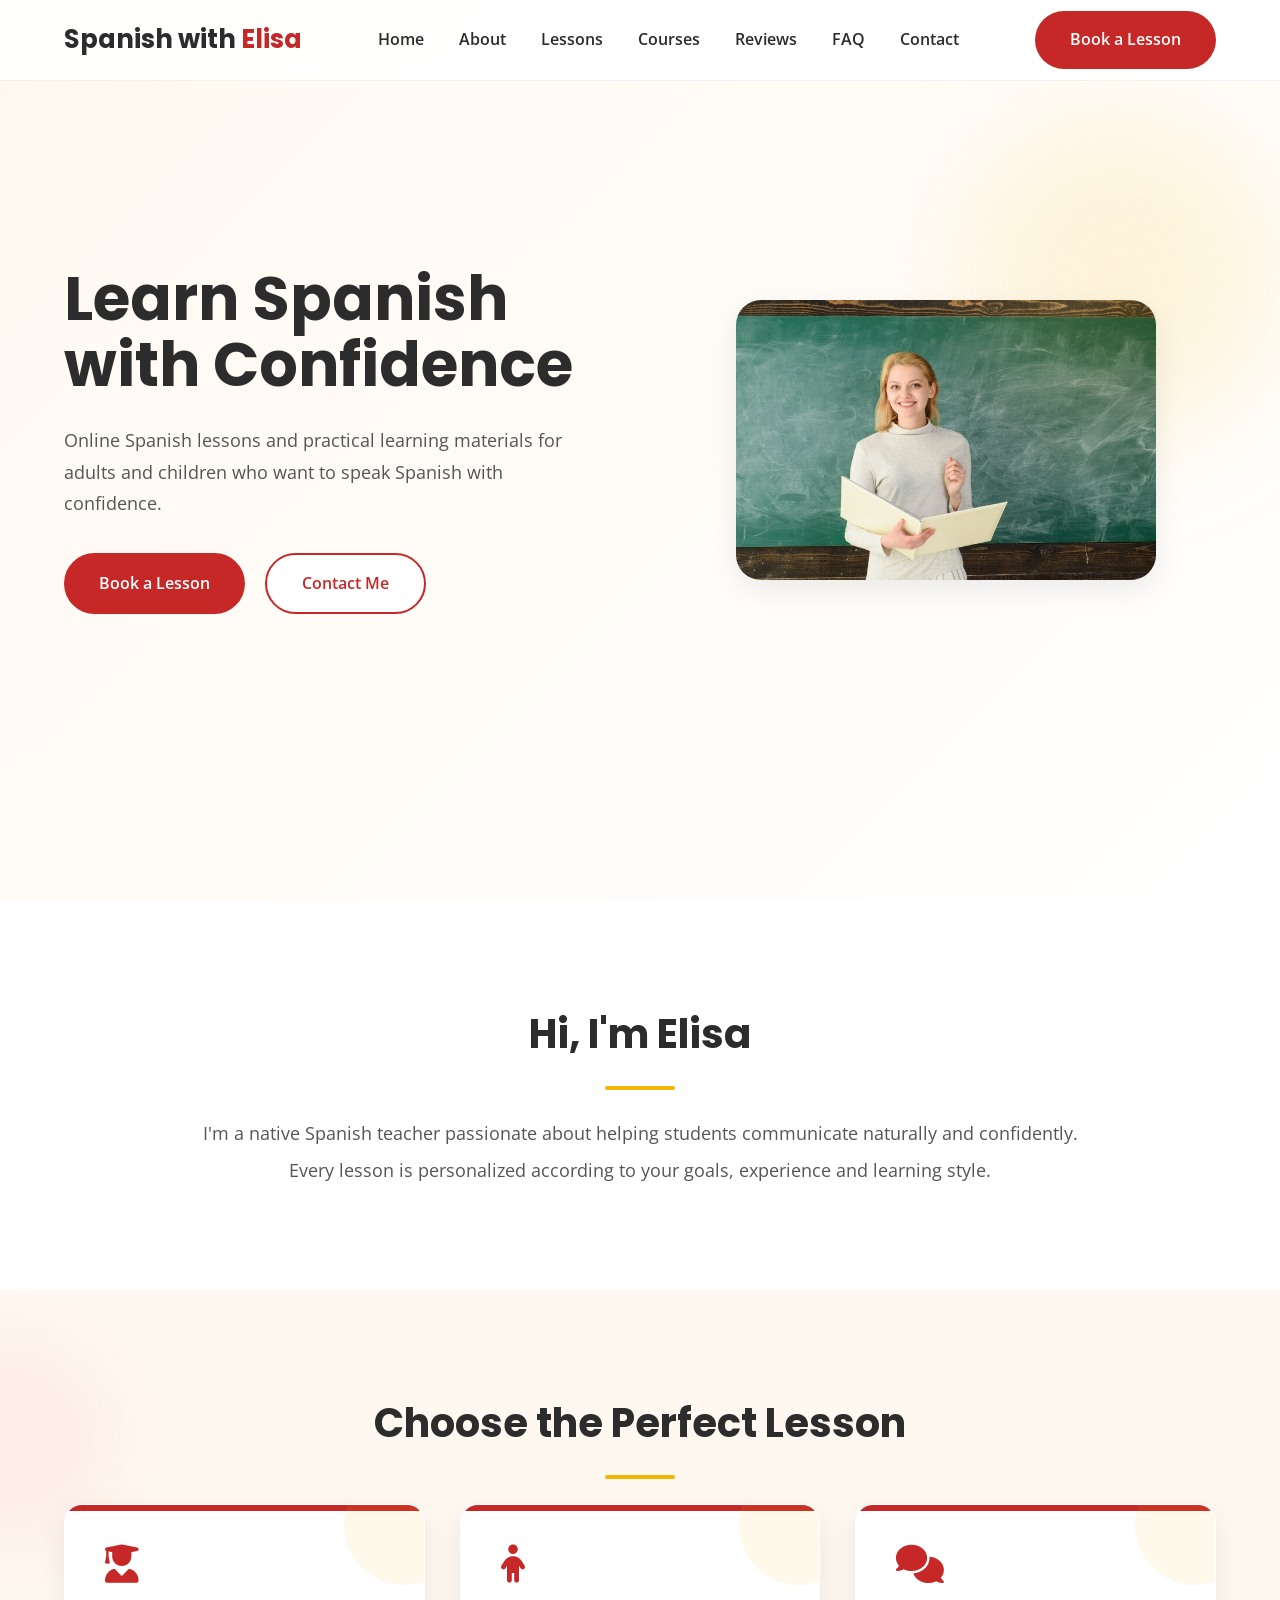
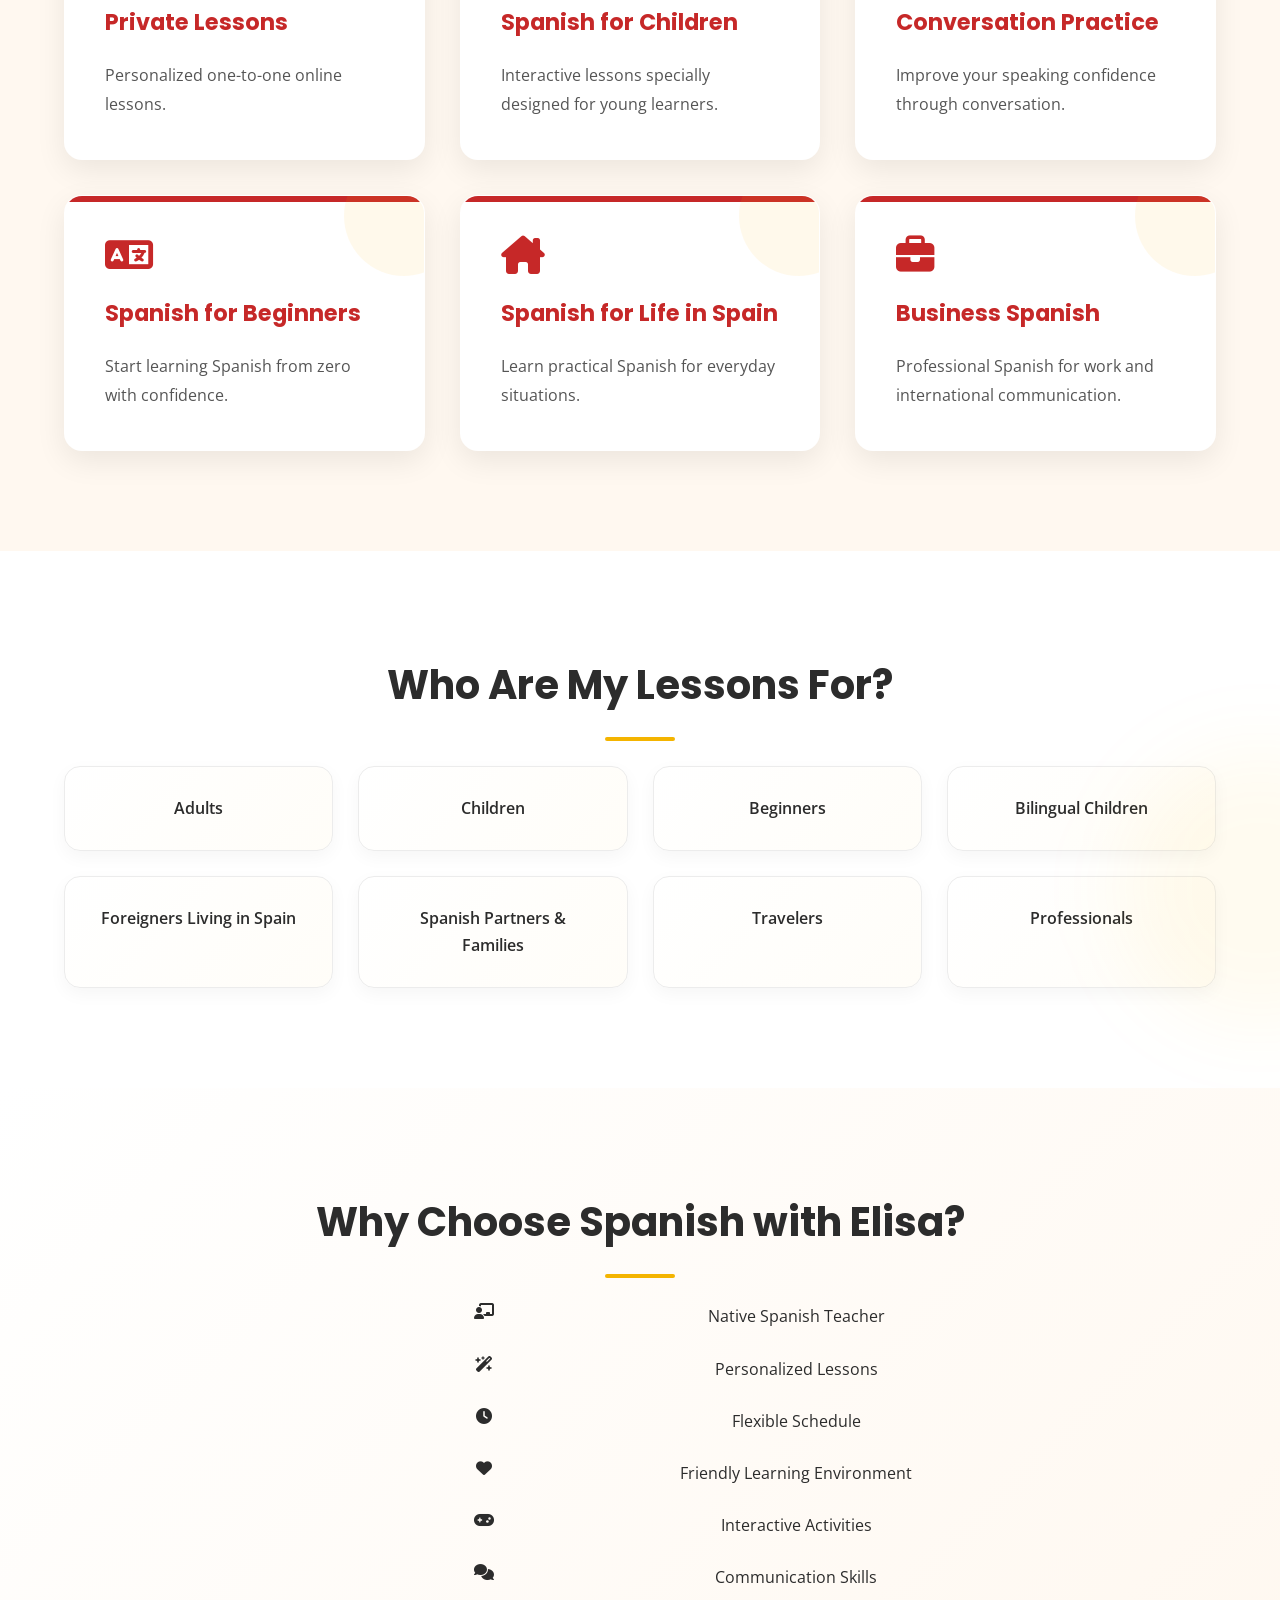
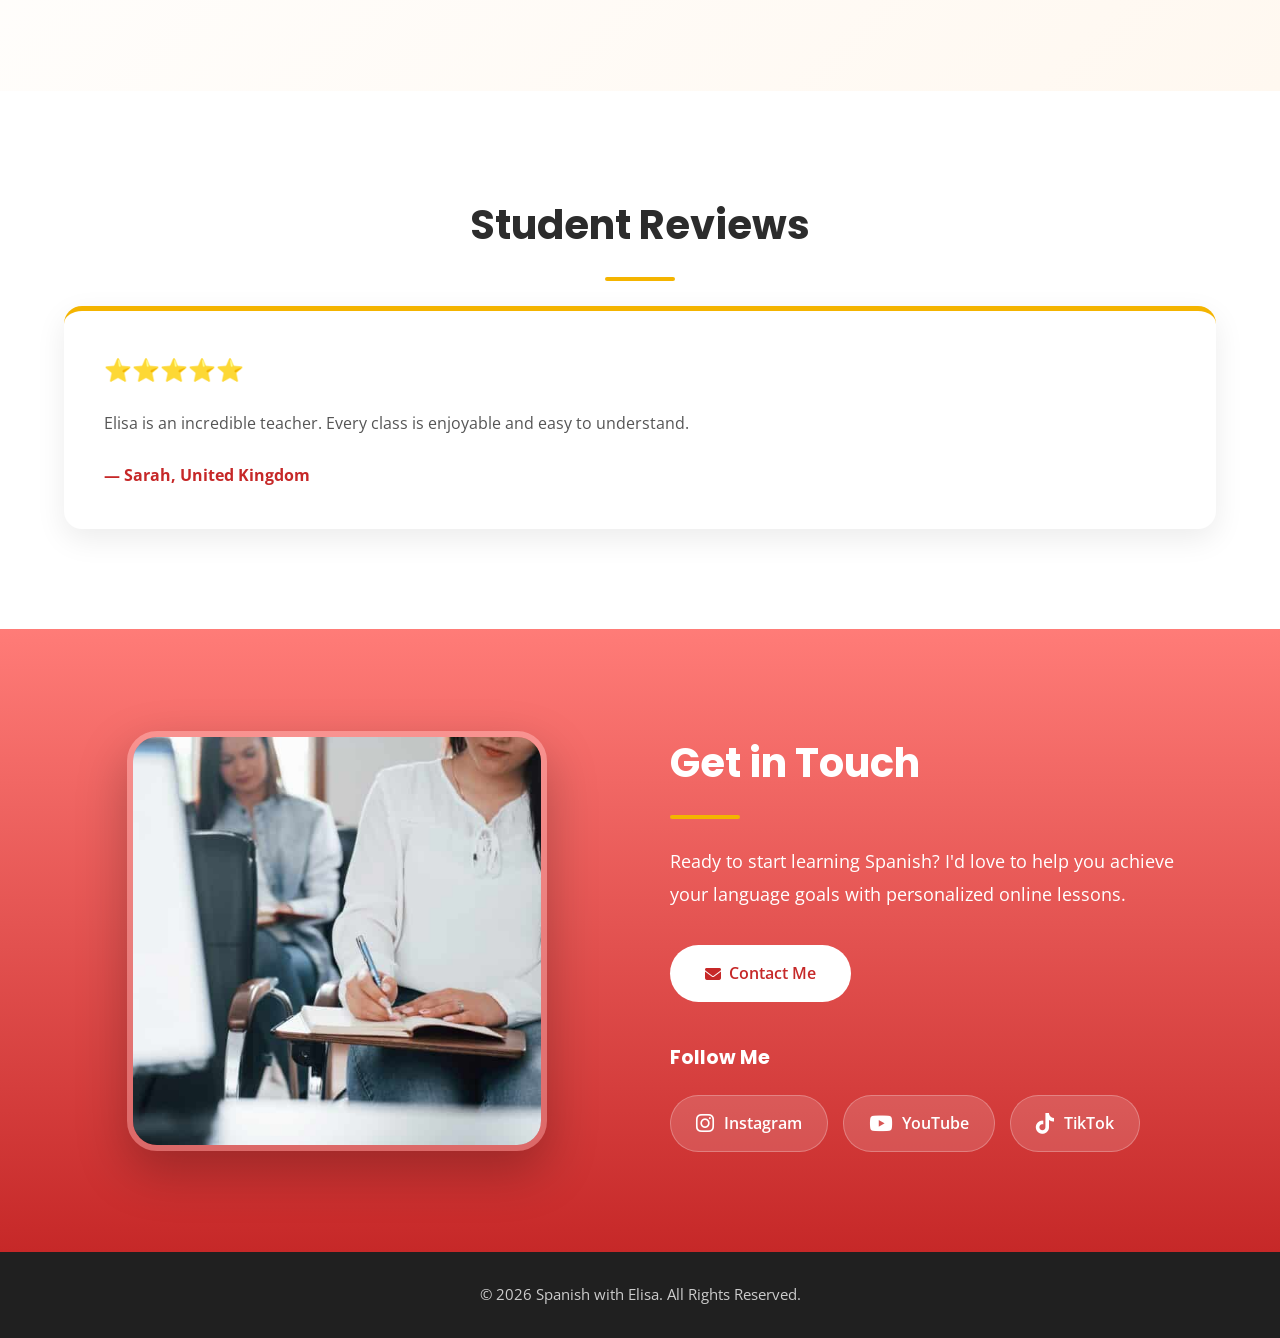
==== commit 1a2f2bea: "ultimos cambios" ====
--- a/index.html
+++ b/index.html
@@ -145,23 +145,6 @@
 
 <section class="hero" id="home">
 
-    <section class="seo-text">
-
-        <h2>
-        Learn Spanish Online From Spain
-        </h2>
-
-        <p>
-
-        Spanish with Elisa offers online Spanish lessons
-        for students around the world. Whether you are a beginner,
-        a traveler, a professional or learning Spanish for family,
-        our lessons are adapted to your goals.
-
-        </p>
-
-    </section>
-
     <div class="container hero-content">
 
         <div class="hero-text">
